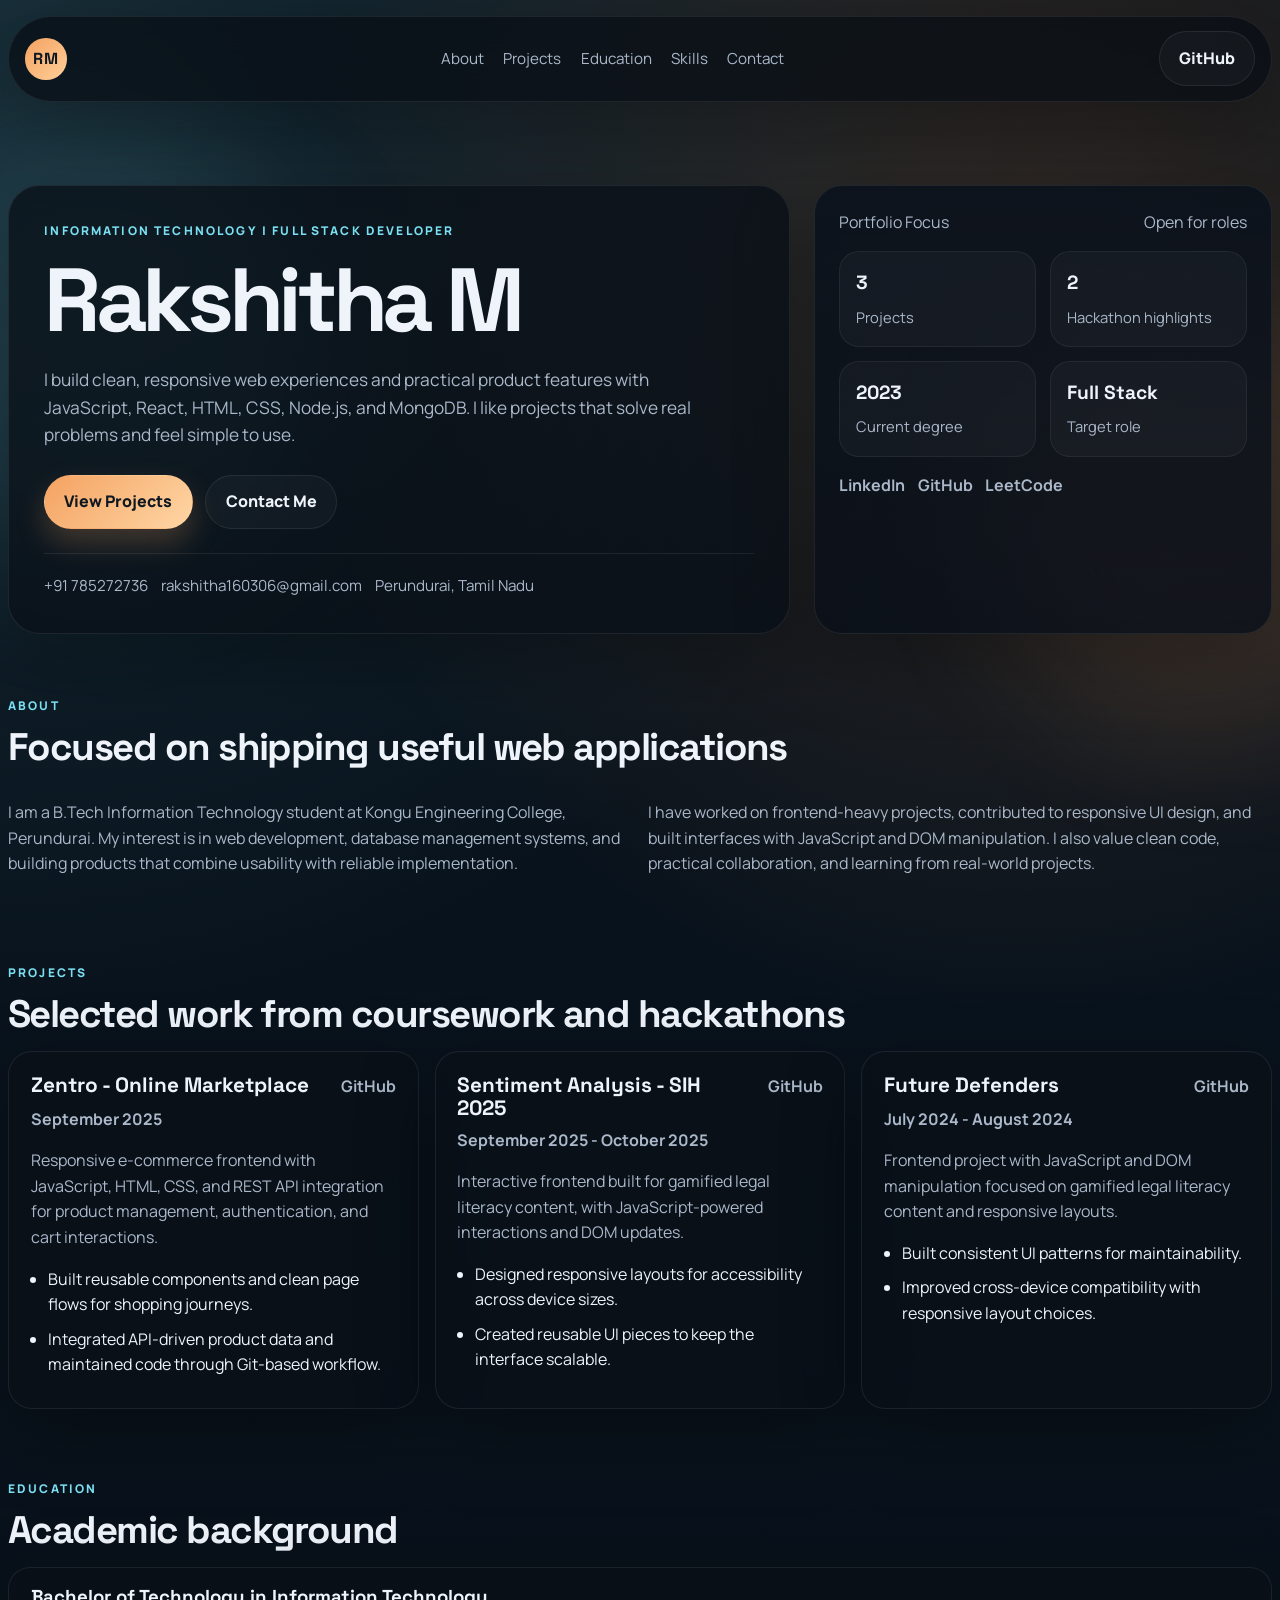
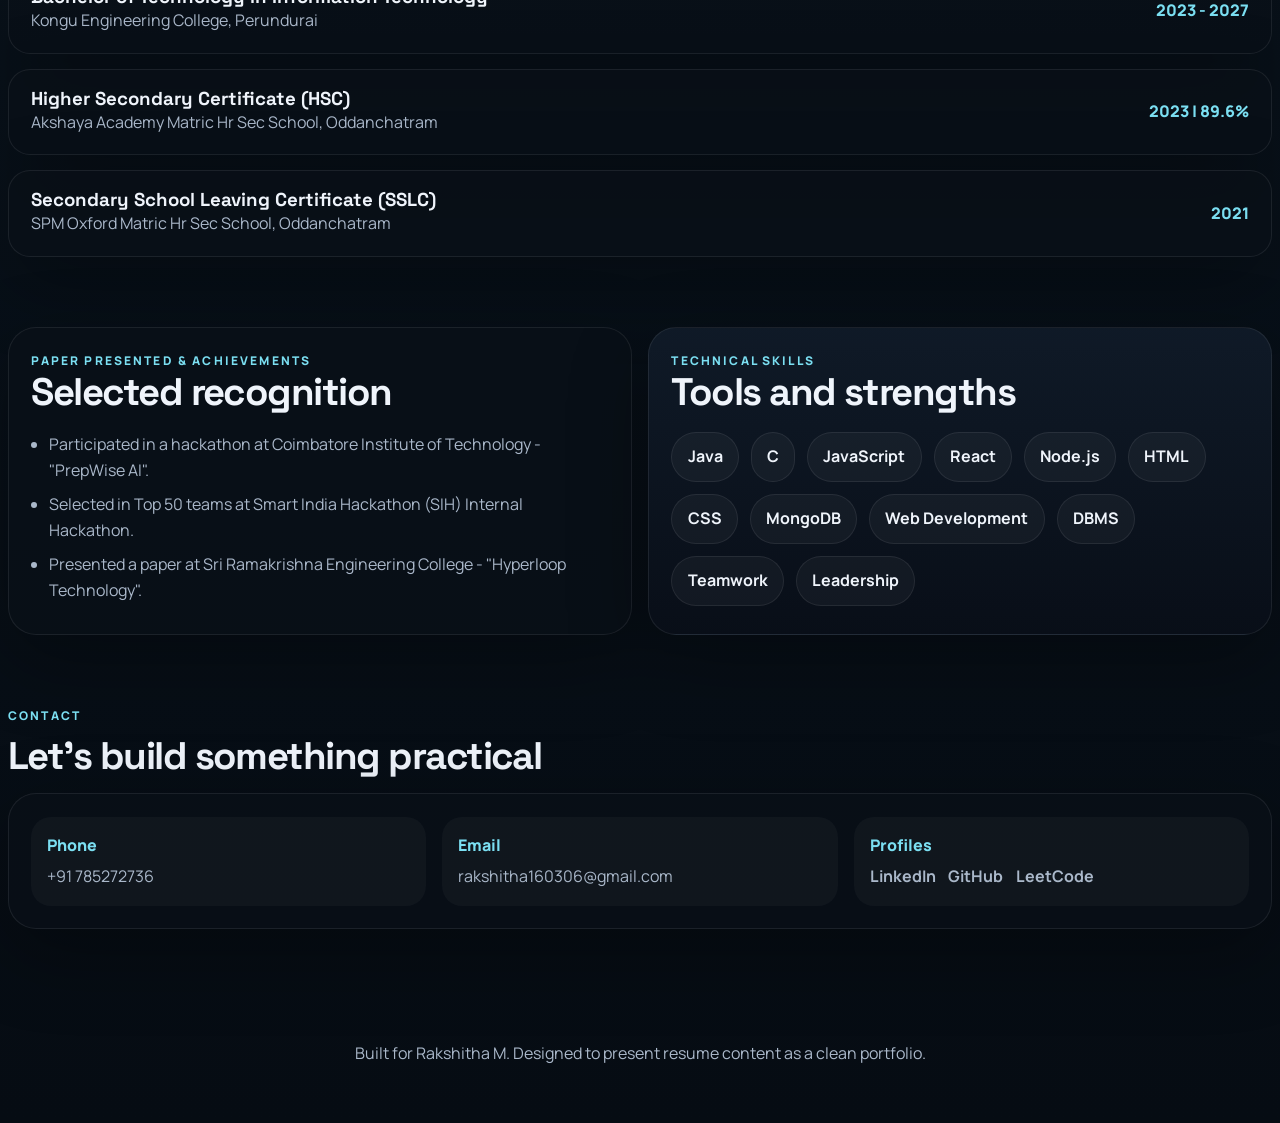
==== frontend/index.html @ 2445fe0e "Update: Replace submodule with actual project files" ====
<!DOCTYPE html>
<html lang="en">
  <head>
    <meta charset="UTF-8" />
    <meta name="viewport" content="width=device-width, initial-scale=1.0" />
    <meta
      name="description"
      content="Rakshitha M's portfolio - Full Stack Developer portfolio showcasing projects, skills, education, and achievements."
    />
    <title>Raks M | Portfolio</title>
    <link rel="preconnect" href="https://fonts.googleapis.com" />
    <link rel="preconnect" href="https://fonts.gstatic.com" crossorigin />
    <link
      href="https://fonts.googleapis.com/css2?family=Manrope:wght@400;500;600;700;800&family=Space+Grotesk:wght@500;700&display=swap"
      rel="stylesheet"
    />
    <link rel="stylesheet" href="styles.css" />
  </head>
  <body>
    <div class="ambient ambient-left"></div>
    <div class="ambient ambient-right"></div>

    <header class="topbar">
      <a class="brand" href="#home">RM</a>
      <nav class="nav" aria-label="Primary">
        <a href="#about">About</a>
        <a href="#projects">Projects</a>
        <a href="#education">Education</a>
        <a href="#skills">Skills</a>
        <a href="#contact">Contact</a>
      </nav>
      <a class="button button-ghost" href="https://github.com/Rakshitha2736" target="_blank" rel="noreferrer">GitHub</a>
    </header>

    <main id="home">
      <section class="hero reveal">
        <div class="hero-copy">
          <p class="eyebrow">Information Technology | Full Stack Developer</p>
          <h1>Rakshitha M</h1>
          <p class="hero-text">
            I build clean, responsive web experiences and practical product features with JavaScript, React,
            HTML, CSS, Node.js, and MongoDB. I like projects that solve real problems and feel simple to use.
          </p>
          <div class="hero-actions">
            <a class="button" href="#projects">View Projects</a>
            <a class="button button-secondary" href="mailto:rakshitha160306@gmail.com">Contact Me</a>
          </div>
          <div class="contact-strip">
            <span>+91 785272736</span>
            <span>rakshitha160306@gmail.com</span>
            <span>Perundurai, Tamil Nadu</span>
          </div>
        </div>

        <aside class="hero-card">
          <div class="hero-card-header">
            <p>Portfolio Focus</p>
            <span>Open for roles</span>
          </div>
          <div class="hero-metric-grid">
            <div>
              <strong>3</strong>
              <span>Projects</span>
            </div>
            <div>
              <strong>2</strong>
              <span>Hackathon highlights</span>
            </div>
            <div>
              <strong>2023</strong>
              <span>Current degree</span>
            </div>
            <div>
              <strong>Full Stack</strong>
              <span>Target role</span>
            </div>
          </div>
          <div class="social-links">
            <a href="https://www.linkedin.com/in/rakshitha-murugan-4013b1376/" target="_blank" rel="noreferrer">LinkedIn</a>
            <a href="https://github.com/Rakshitha2736" target="_blank" rel="noreferrer">GitHub</a>
            <a href="https://leetcode.com/u/Rakshitha_006/" target="_blank" rel="noreferrer">LeetCode</a>
          </div>
        </aside>
      </section>

      <section id="about" class="section reveal">
        <div class="section-heading">
          <p class="eyebrow">About</p>
          <h2>Focused on shipping useful web applications</h2>
        </div>
        <div class="about-grid">
          <p>
            I am a B.Tech Information Technology student at Kongu Engineering College, Perundurai. My interest
            is in web development, database management systems, and building products that combine usability with
            reliable implementation.
          </p>
          <p>
            I have worked on frontend-heavy projects, contributed to responsive UI design, and built interfaces
            with JavaScript and DOM manipulation. I also value clean code, practical collaboration, and learning
            from real-world projects.
          </p>
        </div>
      </section>

      <section id="projects" class="section reveal">
        <div class="section-heading">
          <p class="eyebrow">Projects</p>
          <h2>Selected work from coursework and hackathons</h2>
        </div>

        <div class="project-grid">
          <article class="project-card">
            <div class="project-topline">
              <h3>Zentro - Online Marketplace</h3>
              <a href="https://github.com/Rakshitha2736/E-commerce-Website" target="_blank" rel="noreferrer">GitHub</a>
            </div>
            <p class="project-meta">September 2025</p>
            <p>
              Responsive e-commerce frontend with JavaScript, HTML, CSS, and REST API integration for product
              management, authentication, and cart interactions.
            </p>
            <ul>
              <li>Built reusable components and clean page flows for shopping journeys.</li>
              <li>Integrated API-driven product data and maintained code through Git-based workflow.</li>
            </ul>
          </article>

          <article class="project-card">
            <div class="project-topline">
              <h3>Sentiment Analysis - SIH 2025</h3>
              <a href="https://github.com/Rakshitha2736/SIH-25035" target="_blank" rel="noreferrer">GitHub</a>
            </div>
            <p class="project-meta">September 2025 - October 2025</p>
            <p>
              Interactive frontend built for gamified legal literacy content, with JavaScript-powered interactions
              and DOM updates.
            </p>
            <ul>
              <li>Designed responsive layouts for accessibility across device sizes.</li>
              <li>Created reusable UI pieces to keep the interface scalable.</li>
            </ul>
          </article>

          <article class="project-card">
            <div class="project-topline">
              <h3>Future Defenders</h3>
              <a href="https://github.com/Rakshitha2736/Future-defenders" target="_blank" rel="noreferrer">GitHub</a>
            </div>
            <p class="project-meta">July 2024 - August 2024</p>
            <p>
              Frontend project with JavaScript and DOM manipulation focused on gamified legal literacy content and
              responsive layouts.
            </p>
            <ul>
              <li>Built consistent UI patterns for maintainability.</li>
              <li>Improved cross-device compatibility with responsive layout choices.</li>
            </ul>
          </article>
        </div>
      </section>

      <section id="education" class="section reveal">
        <div class="section-heading">
          <p class="eyebrow">Education</p>
          <h2>Academic background</h2>
        </div>

        <div class="timeline">
          <article class="timeline-item">
            <div>
              <h3>Bachelor of Technology in Information Technology</h3>
              <p>Kongu Engineering College, Perundurai</p>
            </div>
            <span>2023 - 2027</span>
          </article>
          <article class="timeline-item">
            <div>
              <h3>Higher Secondary Certificate (HSC)</h3>
              <p>Akshaya Academy Matric Hr Sec School, Oddanchatram</p>
            </div>
            <span>2023 | 89.6%</span>
          </article>
          <article class="timeline-item">
            <div>
              <h3>Secondary School Leaving Certificate (SSLC)</h3>
              <p>SPM Oxford Matric Hr Sec School, Oddanchatram</p>
            </div>
            <span>2021</span>
          </article>
        </div>
      </section>

      <section class="section split reveal">
        <div id="achievements" class="panel">
          <div class="section-heading compact">
            <p class="eyebrow">Paper Presented & Achievements</p>
            <h2>Selected recognition</h2>
          </div>
          <ul class="bullet-list">
            <li>Participated in a hackathon at Coimbatore Institute of Technology - "PrepWise AI".</li>
            <li>Selected in Top 50 teams at Smart India Hackathon (SIH) Internal Hackathon.</li>
            <li>Presented a paper at Sri Ramakrishna Engineering College - "Hyperloop Technology".</li>
          </ul>
        </div>

        <div id="skills" class="panel accent-panel">
          <div class="section-heading compact">
            <p class="eyebrow">Technical Skills</p>
            <h2>Tools and strengths</h2>
          </div>
          <div class="skill-chips">
            <span>Java</span>
            <span>C</span>
            <span>JavaScript</span>
            <span>React</span>
            <span>Node.js</span>
            <span>HTML</span>
            <span>CSS</span>
            <span>MongoDB</span>
            <span>Web Development</span>
            <span>DBMS</span>
            <span>Teamwork</span>
            <span>Leadership</span>
          </div>
        </div>
      </section>

      <section id="contact" class="section reveal contact-section">
        <div class="section-heading">
          <p class="eyebrow">Contact</p>
          <h2>Let’s build something practical</h2>
        </div>
        <div class="contact-card">
          <div>
            <p>Phone</p>
            <a href="tel:+91785272736">+91 785272736</a>
          </div>
          <div>
            <p>Email</p>
            <a href="mailto:rakshitha160306@gmail.com">rakshitha160306@gmail.com</a>
          </div>
          <div>
            <p>Profiles</p>
            <div class="inline-links">
              <a href="https://www.linkedin.com/in/rakshitha-murugan-4013b1376/" target="_blank" rel="noreferrer">LinkedIn</a>
              <a href="https://github.com/Rakshitha2736" target="_blank" rel="noreferrer">GitHub</a>
              <a href="https://leetcode.com/u/Rakshitha_006/" target="_blank" rel="noreferrer">LeetCode</a>
            </div>
          </div>
        </div>
      </section>
    </main>

    <footer class="footer">
      <p>Built for Rakshitha M. Designed to present resume content as a clean portfolio.</p>
    </footer>

    <script src="script.js"></script>
  </body>
</html>
---- frontend/styles.css ----
:root {
  color-scheme: dark;
  --bg: #081018;
  --bg-soft: rgba(12, 19, 28, 0.78);
  --panel: rgba(10, 16, 24, 0.78);
  --panel-strong: rgba(14, 23, 35, 0.96);
  --border: rgba(255, 255, 255, 0.08);
  --text: #eff4fb;
  --muted: #aab8ca;
  --accent: #f4a261;
  --accent-2: #7bdff2;
  --shadow: 0 24px 80px rgba(0, 0, 0, 0.32);
}

* {
  box-sizing: border-box;
}

html {
  scroll-behavior: smooth;
}

body {
  margin: 0;
  min-height: 100vh;
  background:
    radial-gradient(circle at top left, rgba(123, 223, 242, 0.15), transparent 34%),
    radial-gradient(circle at 80% 10%, rgba(244, 162, 97, 0.18), transparent 28%),
    linear-gradient(180deg, #071019 0%, #09131d 45%, #060c13 100%);
  color: var(--text);
  font-family: "Manrope", sans-serif;
  line-height: 1.6;
}

a {
  color: inherit;
  text-decoration: none;
}

img {
  max-width: 100%;
  display: block;
}

.ambient {
  position: fixed;
  inset: auto;
  width: 28rem;
  height: 28rem;
  border-radius: 50%;
  filter: blur(70px);
  opacity: 0.14;
  pointer-events: none;
  z-index: 0;
}

.ambient-left {
  left: -8rem;
  top: 8rem;
  background: #7bdff2;
}

.ambient-right {
  right: -10rem;
  top: 18rem;
  background: #f4a261;
}

.topbar,
main,
.footer {
  position: relative;
  z-index: 1;
}

.topbar {
  display: flex;
  align-items: center;
  justify-content: space-between;
  gap: 1rem;
  width: calc(100% - 1rem);
  max-width: none;
  margin: 1rem auto 0;
  padding: 0.9rem 1rem;
  border: 1px solid var(--border);
  border-radius: 999px;
  background: rgba(8, 13, 20, 0.72);
  backdrop-filter: blur(18px);
  box-shadow: var(--shadow);
}

.brand {
  display: grid;
  place-items: center;
  width: 2.6rem;
  height: 2.6rem;
  border-radius: 50%;
  background: linear-gradient(135deg, var(--accent), #ffcf99);
  color: #0f1720;
  font-family: "Space Grotesk", sans-serif;
  font-weight: 700;
  letter-spacing: 0.08em;
}

.nav {
  display: flex;
  gap: 1.2rem;
  flex-wrap: wrap;
  justify-content: center;
}

.nav a {
  color: var(--muted);
  font-size: 0.95rem;
}

.nav a:hover,
.inline-links a:hover,
.social-links a:hover,
.project-topline a:hover {
  color: var(--accent-2);
}

.button {
  display: inline-flex;
  align-items: center;
  justify-content: center;
  gap: 0.5rem;
  padding: 0.85rem 1.2rem;
  border: 1px solid transparent;
  border-radius: 999px;
  background: linear-gradient(135deg, var(--accent), #ffd6a5);
  color: #0f1720;
  font-weight: 800;
  box-shadow: 0 14px 30px rgba(244, 162, 97, 0.24);
}

.button-secondary,
.button-ghost {
  background: rgba(255, 255, 255, 0.03);
  border-color: var(--border);
  color: var(--text);
  box-shadow: none;
}

main {
  width: calc(100% - 1rem);
  max-width: none;
  margin: 0 auto;
  padding: 2rem 0 4rem;
}

.hero {
  display: grid;
  grid-template-columns: minmax(0, 1.45fr) minmax(280px, 0.85fr);
  gap: 1.5rem;
  align-items: stretch;
  padding: 3.2rem 0 1rem;
}

.hero-copy,
.hero-card,
.panel,
.contact-card,
.project-card,
.timeline-item {
  border: 1px solid var(--border);
  background: var(--panel);
  backdrop-filter: blur(18px);
  box-shadow: var(--shadow);
}

.hero-copy {
  padding: 2.2rem;
  border-radius: 32px;
}

.eyebrow {
  margin: 0 0 0.6rem;
  color: var(--accent-2);
  text-transform: uppercase;
  letter-spacing: 0.18em;
  font-size: 0.75rem;
  font-weight: 800;
}

h1,
h2,
h3 {
  margin: 0;
  font-family: "Space Grotesk", sans-serif;
  line-height: 1.12;
}

h1 {
  font-size: clamp(3rem, 7vw, 5.8rem);
  letter-spacing: -0.06em;
}

.hero-text {
  max-width: 62ch;
  margin: 1rem 0 0;
  color: var(--muted);
  font-size: 1.08rem;
}

.hero-actions,
.contact-strip,
.social-links,
.inline-links {
  display: flex;
  gap: 0.8rem;
  flex-wrap: wrap;
}

.hero-actions {
  margin-top: 1.6rem;
}

.contact-strip {
  margin-top: 1.5rem;
  padding-top: 1.2rem;
  border-top: 1px solid var(--border);
  color: var(--muted);
  font-size: 0.95rem;
}

.hero-card {
  display: flex;
  flex-direction: column;
  gap: 1rem;
  padding: 1.5rem;
  border-radius: 28px;
  background: linear-gradient(180deg, rgba(11, 18, 28, 0.92), rgba(9, 15, 24, 0.8));
}

.hero-card-header {
  display: flex;
  align-items: center;
  justify-content: space-between;
  gap: 1rem;
  color: var(--muted);
}

.hero-card-header p,
.hero-card-header span,
.project-meta,
.footer p,
.panel p,
.timeline-item p,
.contact-card p {
  margin: 0;
}

.hero-metric-grid {
  display: grid;
  grid-template-columns: repeat(2, minmax(0, 1fr));
  gap: 0.85rem;
}

.hero-metric-grid div {
  padding: 1rem;
  border-radius: 20px;
  background: rgba(255, 255, 255, 0.03);
  border: 1px solid rgba(255, 255, 255, 0.06);
}

.hero-metric-grid strong {
  display: block;
  margin-bottom: 0.35rem;
  font-size: 1.2rem;
  font-family: "Space Grotesk", sans-serif;
}

.hero-metric-grid span {
  color: var(--muted);
  font-size: 0.92rem;
}

.social-links a,
.inline-links a,
.project-topline a {
  color: var(--muted);
  font-weight: 700;
}

.section {
  margin-top: 1.4rem;
  padding: 1.5rem 0;
}

.section-heading {
  margin-bottom: 1rem;
}

.section-heading h2 {
  font-size: clamp(1.8rem, 3vw, 2.65rem);
  letter-spacing: -0.04em;
}

.section-heading.compact {
  margin-bottom: 1.2rem;
}

.about-grid {
  display: grid;
  grid-template-columns: repeat(2, minmax(0, 1fr));
  gap: 1rem;
}

.about-grid p,
.project-card p,
.bullet-list,
.timeline-item p,
.contact-card a,
.contact-card p {
  color: var(--muted);
  font-size: 1rem;
}

.project-grid {
  display: grid;
  grid-template-columns: repeat(3, minmax(0, 1fr));
  gap: 1rem;
}

.project-card {
  border-radius: 24px;
  padding: 1.35rem;
}

.project-topline {
  display: flex;
  gap: 0.8rem;
  justify-content: space-between;
  align-items: flex-start;
}

.project-topline h3 {
  font-size: 1.3rem;
}

.project-meta {
  margin: 0.45rem 0 0.85rem;
  color: var(--accent-2);
  font-size: 0.9rem;
  font-weight: 700;
}

.project-card ul,
.bullet-list {
  margin: 0.9rem 0 0;
  padding-left: 1.1rem;
}

.project-card li,
.bullet-list li {
  margin-bottom: 0.55rem;
}

.timeline {
  display: grid;
  gap: 0.9rem;
}

.timeline-item {
  display: flex;
  justify-content: space-between;
  gap: 1rem;
  align-items: center;
  padding: 1.2rem 1.35rem;
  border-radius: 22px;
}

.timeline-item span {
  color: var(--accent-2);
  font-weight: 800;
  white-space: nowrap;
}

.split {
  display: grid;
  grid-template-columns: repeat(2, minmax(0, 1fr));
  gap: 1rem;
}

.panel {
  border-radius: 28px;
  padding: 1.4rem;
}

.accent-panel {
  background: linear-gradient(180deg, rgba(16, 27, 40, 0.95), rgba(9, 15, 24, 0.95));
}

.skill-chips {
  display: flex;
  flex-wrap: wrap;
  gap: 0.75rem;
}

.skill-chips span {
  padding: 0.7rem 0.95rem;
  border-radius: 999px;
  background: rgba(255, 255, 255, 0.04);
  border: 1px solid rgba(255, 255, 255, 0.08);
  color: var(--text);
  font-weight: 700;
}

.contact-section {
  padding-bottom: 2rem;
}

.contact-card {
  display: grid;
  grid-template-columns: repeat(3, minmax(0, 1fr));
  gap: 1rem;
  padding: 1.4rem;
  border-radius: 28px;
}

.contact-card > div {
  padding: 1rem;
  border-radius: 20px;
  background: rgba(255, 255, 255, 0.03);
}

.contact-card p {
  margin-bottom: 0.35rem;
  color: var(--accent-2);
  font-weight: 800;
}

.footer {
  width: calc(100% - 1rem);
  max-width: none;
  margin: 0 auto 1.5rem;
  padding: 1rem 0 2rem;
  color: var(--muted);
  text-align: center;
}

.reveal {
  animation: rise 0.8s ease both;
}

.reveal:nth-child(2) {
  animation-delay: 0.08s;
}

.reveal:nth-child(3) {
  animation-delay: 0.14s;
}

.reveal:nth-child(4) {
  animation-delay: 0.2s;
}

@keyframes rise {
  from {
    opacity: 0;
    transform: translateY(20px);
  }
  to {
    opacity: 1;
    transform: translateY(0);
  }
}

@media (max-width: 980px) {
  .hero,
  .project-grid,
  .split,
  .contact-card,
  .about-grid {
    grid-template-columns: 1fr;
  }

  .topbar {
    border-radius: 28px;
    flex-wrap: wrap;
    justify-content: center;
  }

  .nav {
    order: 3;
    width: 100%;
  }
}

@media (max-width: 680px) {
  main {
    width: calc(100% - 0.6rem);
    padding-top: 1rem;
  }

  .hero-copy,
  .hero-card,
  .panel,
  .project-card,
  .contact-card,
  .timeline-item {
    border-radius: 22px;
  }

  .hero-copy {
    padding: 1.4rem;
  }

  .timeline-item {
    align-items: flex-start;
    flex-direction: column;
  }

  .hero-metric-grid {
    grid-template-columns: 1fr;
  }

  .contact-strip,
  .social-links,
  .inline-links,
  .hero-actions {
    flex-direction: column;
    align-items: flex-start;
  }
}
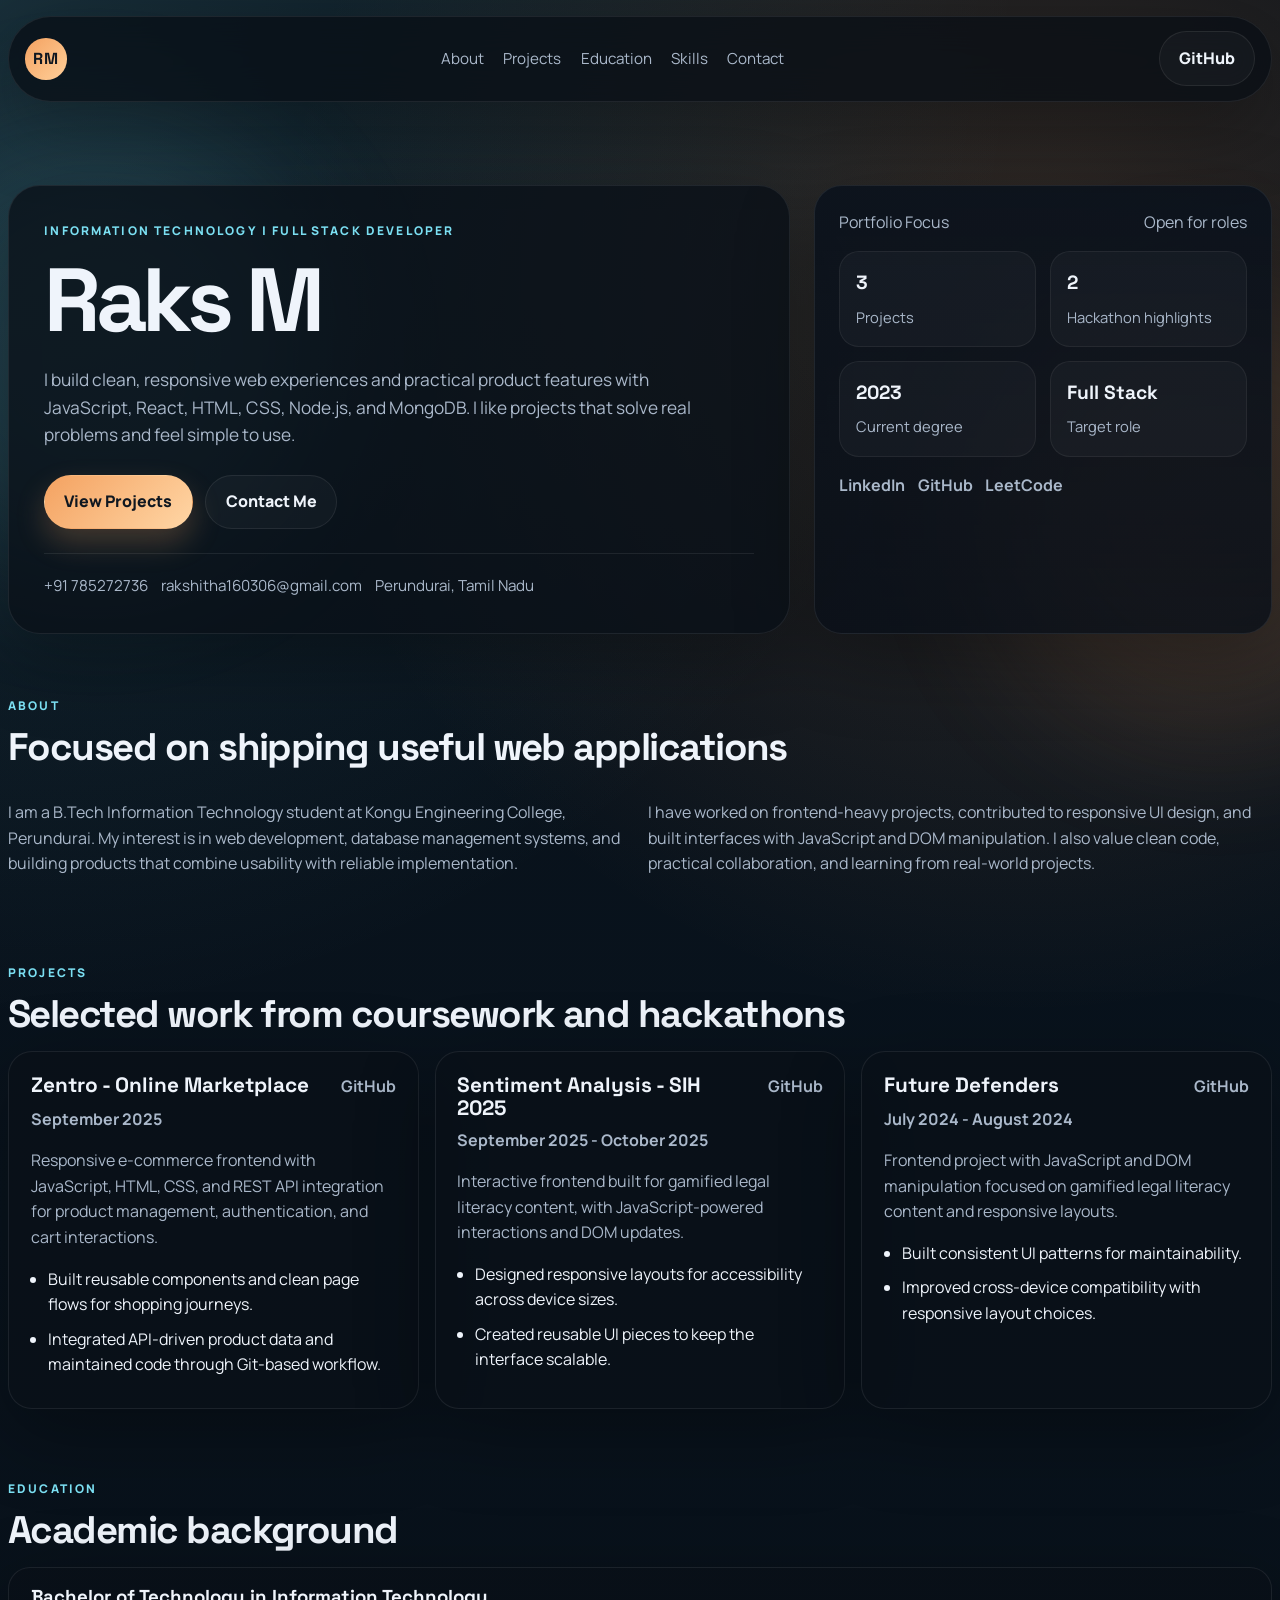
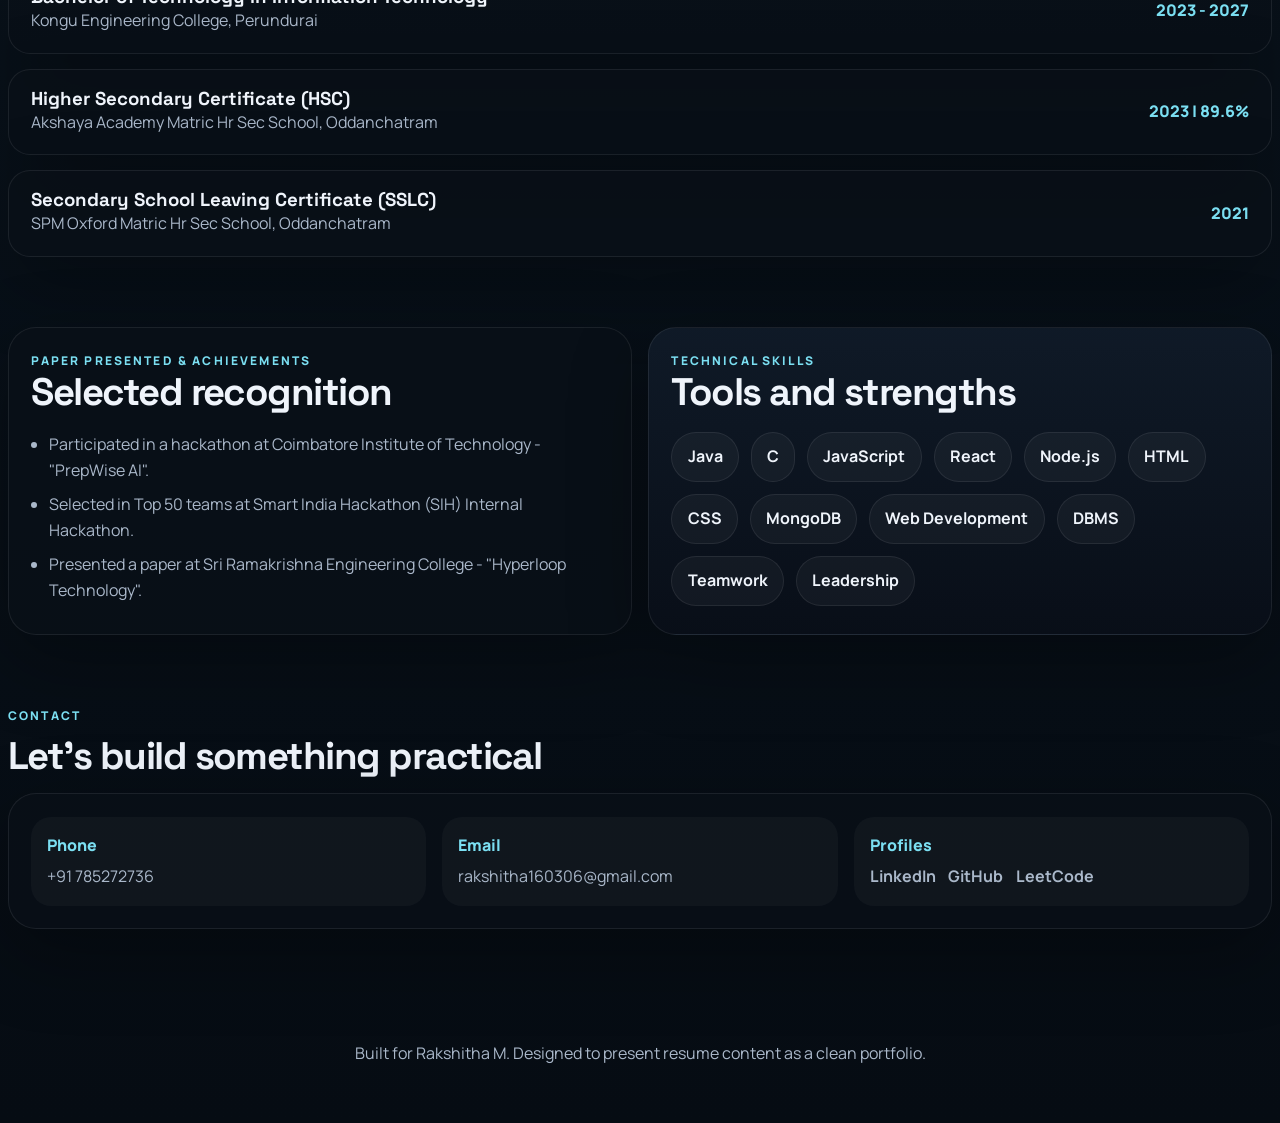
==== commit d0065916: "Updated for test" ====
--- a/frontend/index.html
+++ b/frontend/index.html
@@ -7,7 +7,7 @@
       name="description"
       content="Rakshitha M's portfolio - Full Stack Developer portfolio showcasing projects, skills, education, and achievements."
     />
-    <title>Raks M | Portfolio</title>
+    <title>Rakshitha M | Portfolio</title>
     <link rel="preconnect" href="https://fonts.googleapis.com" />
     <link rel="preconnect" href="https://fonts.gstatic.com" crossorigin />
     <link
@@ -36,7 +36,7 @@
       <section class="hero reveal">
         <div class="hero-copy">
           <p class="eyebrow">Information Technology | Full Stack Developer</p>
-          <h1>Rakshitha M</h1>
+          <h1>Raks M</h1>
           <p class="hero-text">
             I build clean, responsive web experiences and practical product features with JavaScript, React,
             HTML, CSS, Node.js, and MongoDB. I like projects that solve real problems and feel simple to use.
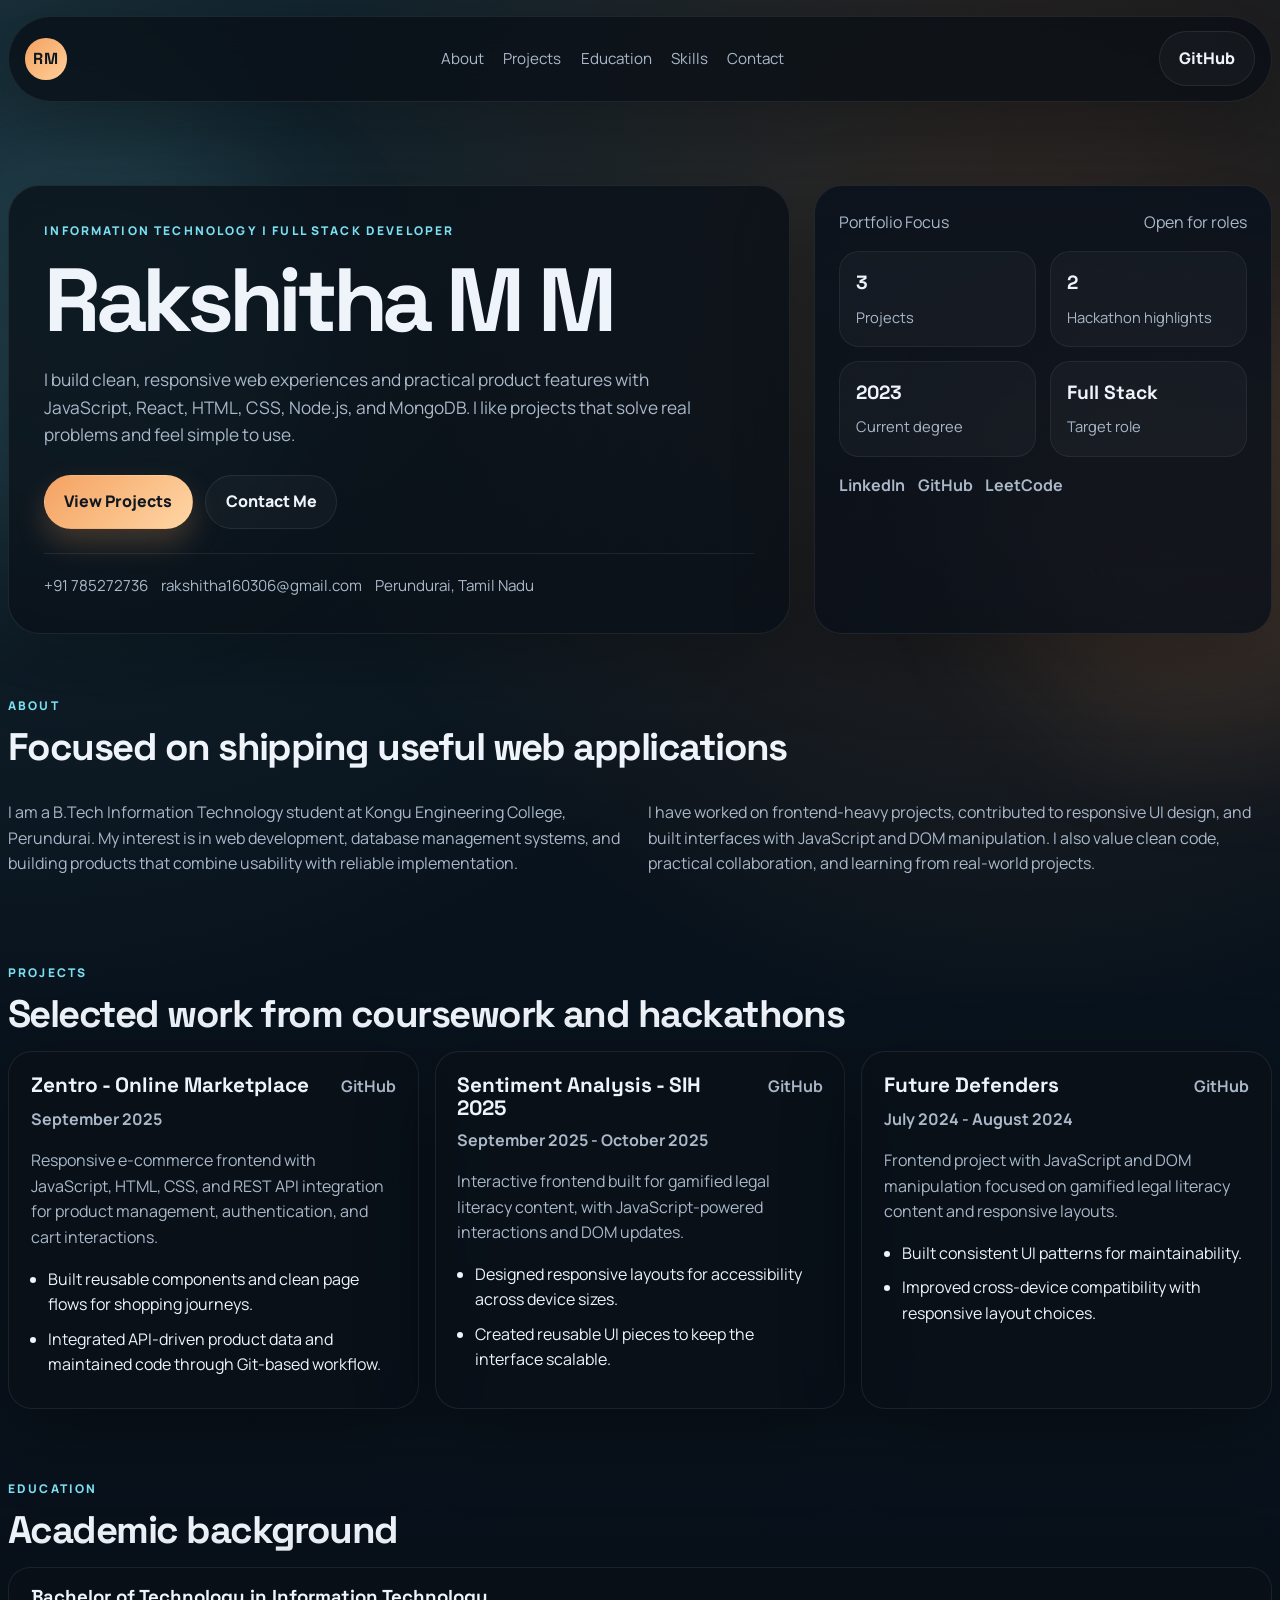
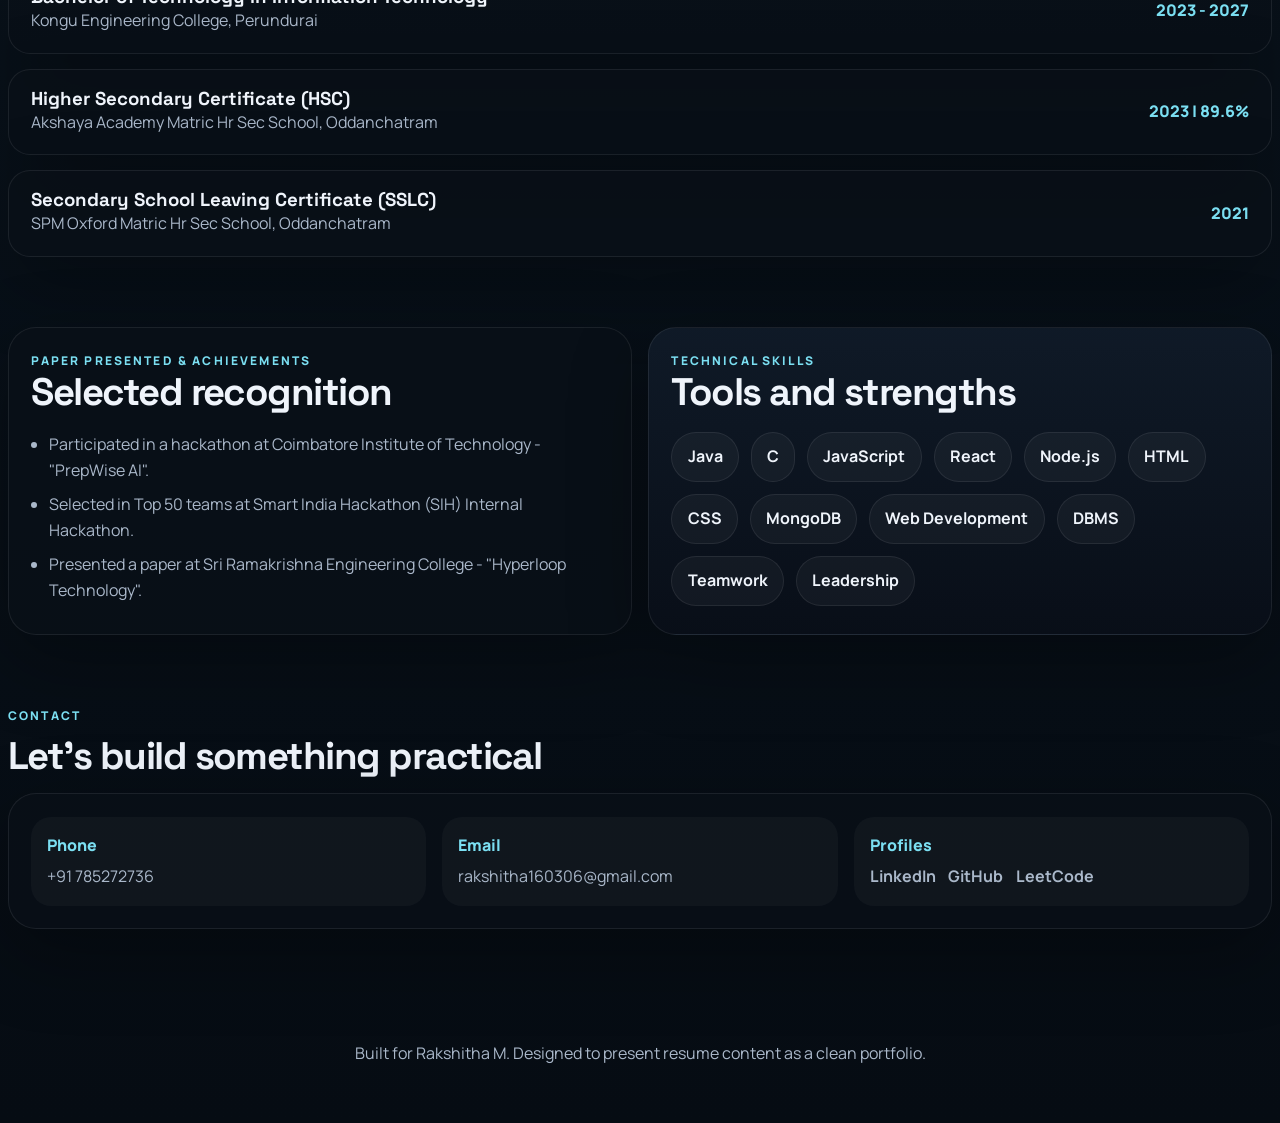
==== commit e540c59e: "Updated" ====
--- a/frontend/index.html
+++ b/frontend/index.html
@@ -36,7 +36,7 @@
       <section class="hero reveal">
         <div class="hero-copy">
           <p class="eyebrow">Information Technology | Full Stack Developer</p>
-          <h1>Raks M</h1>
+          <h1>Rakshitha M M</h1>
           <p class="hero-text">
             I build clean, responsive web experiences and practical product features with JavaScript, React,
             HTML, CSS, Node.js, and MongoDB. I like projects that solve real problems and feel simple to use.
